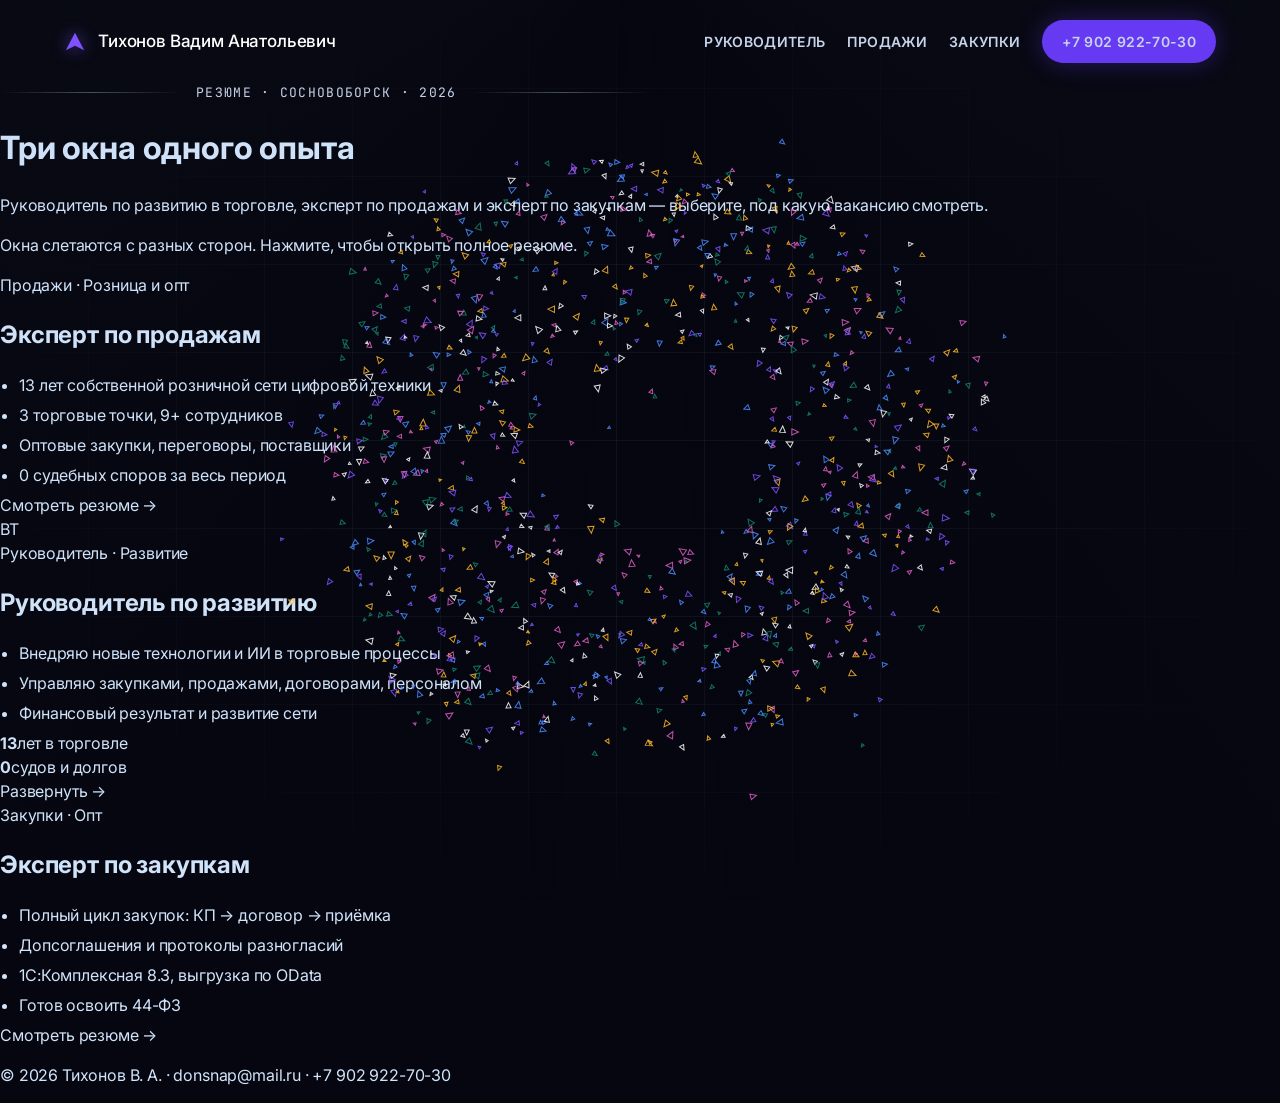
==== docs/index.html @ 61accd66 "Публикация сайта через GitHub Pages" ====
<!DOCTYPE html>
<html lang="ru">
<head>
<meta charset="UTF-8">
<meta name="viewport" content="width=device-width, initial-scale=1.0">
<title>Тихонов Вадим Анатольевич — резюме</title>
<meta name="description" content="Резюме Тихонова В. А. — руководитель по развитию, эксперт по продажам, эксперт по закупкам. Сосновоборск, Красноярский край.">
<link rel="preconnect" href="https://fonts.googleapis.com">
<link rel="preconnect" href="https://fonts.gstatic.com" crossorigin>
<link href="https://fonts.googleapis.com/css2?family=Inter:wght@200;300;400;500;600;700&family=Space+Grotesk:wght@400;500;700&family=JetBrains+Mono:wght@400;500&display=swap" rel="stylesheet">
<link rel="stylesheet" href="css/style.css">
</head>
<body>

<div class="grid-bg" aria-hidden="true"></div>
<div class="halo" aria-hidden="true"></div>
<canvas id="brain" data-brain aria-hidden="true"></canvas>

<header class="topbar">
  <div class="brand">
    <svg class="brand__mark" viewBox="0 0 24 24" fill="none" aria-hidden="true">
      <path d="M12 2 L22 21 L12 16 L2 21 Z" fill="url(#g)"/>
      <defs><linearGradient id="g" x1="2" y1="2" x2="22" y2="21">
        <stop stop-color="#8052ff"/><stop offset="1" stop-color="#15846e"/>
      </linearGradient></defs>
    </svg>
    <span class="brand__name">Тихонов Вадим Анатольевич</span>
  </div>
  <nav class="nav">
    <a href="leader.html">Руководитель</a>
    <a href="sales.html">Продажи</a>
    <a href="procurement.html">Закупки</a>
    <a class="btn-cta" href="tel:+79029227030">+7 902 922-70-30</a>
  </nav>
</header>

<main class="hero">
  <p class="eyebrow">Резюме · Сосновоборск · 2026</p>
  <h1>Три окна одного опыта</h1>
  <p class="lead">Руководитель по развитию в торговле, эксперт по продажам и эксперт по закупкам — выберите, под какую вакансию смотреть.</p>
  <p class="sub">Окна слетаются с разных сторон. Нажмите, чтобы открыть полное резюме.</p>

  <div class="decks">

    <!-- СЛЕВА: продажи -->
    <a class="deck deck--sales" href="sales.html">
      <div class="deck__eyebrow">Продажи · Розница и опт</div>
      <h2 class="deck__title">Эксперт по продажам</h2>
      <ul class="deck__facts">
        <li>13 лет собственной розничной сети цифровой техники</li>
        <li>3 торговые точки, 9+ сотрудников</li>
        <li>Оптовые закупки, переговоры, поставщики</li>
        <li>0 судебных споров за весь период</li>
      </ul>
      <span class="deck__go">Смотреть резюме <span class="arrow">→</span></span>
    </a>

    <!-- ПО ЦЕНТРУ: руководство — разворачивается на весь экран -->
    <a class="deck deck--lead" href="leader.html" data-expand>
      <div class="deck__head">
        <div class="mono-photo" aria-hidden="true">ВТ</div>
        <div>
          <div class="deck__eyebrow">Руководитель · Развитие</div>
          <h2 class="deck__title">Руководитель по развитию</h2>
        </div>
      </div>
      <ul class="deck__facts">
        <li>Внедряю новые технологии и ИИ в торговые процессы</li>
        <li>Управляю закупками, продажами, договорами, персоналом</li>
        <li>Финансовый результат и развитие сети</li>
      </ul>
      <div class="stat-row">
        <div class="stat"><b>13</b><span>лет в торговле</span></div>
        <div class="stat stat--hot"><b>0</b><span>судов и долгов</span></div>
      </div>
      <span class="deck__go">Развернуть <span class="arrow">→</span></span>
    </a>

    <!-- СПРАВА: закупки -->
    <a class="deck deck--proc" href="procurement.html">
      <div class="deck__eyebrow">Закупки · Опт</div>
      <h2 class="deck__title">Эксперт по закупкам</h2>
      <ul class="deck__facts">
        <li>Полный цикл закупок: КП → договор → приёмка</li>
        <li>Допсоглашения и протоколы разногласий</li>
        <li>1С:Комплексная 8.3, выгрузка по OData</li>
        <li>Готов освоить 44-ФЗ</li>
      </ul>
      <span class="deck__go">Смотреть резюме <span class="arrow">→</span></span>
    </a>

  </div>
</main>

<footer class="footer">
  <p>© 2026 Тихонов В. А. · <a href="mailto:donsnap@mail.ru">donsnap@mail.ru</a> · <a href="tel:+79029227030">+7 902 922-70-30</a></p>
</footer>

<script src="js/brain.js"></script>
<script src="js/app.js"></script>
</body>
</html>
---- docs/css/style.css ----
/* ============================================================
   Стеклянное резюме — дизайн-система
   Источники эффектов:
   - Эффекты/DESIGN - СТЕКЛО.md  (Authkit: токены стекла, сетка, типографика)
   - Эффекты/DESIGN - МОЗГ.md    (Dala: мозг из осколков, акценты iris/amber)
   ============================================================ */

:root {
  /* СТЕКЛО — канва и поверхности */
  --canvas: #05060f;
  --steel-plate: #2f343e;
  --fog-veil: #9da7ba;
  --moon-mist: #c7d3ea;
  --frost-glow: #d1e4fa;
  --ice-hi-1: #d8ecf8;
  --ice-hi-2: #98c0ef;
  --void-violet: #663af3;
  --glass-edge: #bad7f71f;
  --lum-fill: #c7d3ea1f;

  /* МОЗГ — акценты */
  --iris: #8052ff;
  --saffron: #ffb829;
  --verdant: #15846e;

  /* Типографика */
  --font-body: "Inter", system-ui, "Segoe UI", sans-serif;
  --font-display: "Space Grotesk", var(--font-body);
  --font-mono: "JetBrains Mono", var(--font-body);

  /* Формы (СТЕКЛО) */
  --r-card: 16px;
  --r-badge: 6px;
  --r-pill: 999px;

  /* Тени (СТЕКЛО): инет-подсветка + мягкий ореол, без обычных drop-shadow */
  --shadow-subtle: rgba(186, 215, 247, 0.12) 0 0 0 1px inset;
  --shadow-frost: rgba(216, 236, 248, 0.2) 0 1px 0 0 inset,
    rgba(168, 201, 255, 0.16) 0 0 24px 0 inset;
  --halo: rgba(0, 0, 0, 0.55) 0 24px 60px;
}

* { box-sizing: border-box; }

html { scroll-behavior: smooth; }

body {
  margin: 0;
  background: var(--canvas);
  color: var(--frost-glow);
  font-family: var(--font-body);
  font-size: 16px;
  line-height: 1.5;
  letter-spacing: -0.01em;
  -webkit-font-smoothing: antialiased;
  min-height: 100vh;
  overflow-x: hidden;
}

a { color: inherit; text-decoration: none; }
ul { margin: 0; padding-left: 1.2em; }
li { margin: 0 0 6px; }

/* ---------- Фон: синькопечатная сетка + гало (СТЕКЛО) ---------- */
.grid-bg {
  position: fixed; inset: 0; z-index: 0; pointer-events: none;
  background-image:
    linear-gradient(rgba(186, 215, 247, 0.06) 1px, transparent 1px),
    linear-gradient(90deg, rgba(186, 215, 247, 0.06) 1px, transparent 1px);
  background-size: 88px 88px;
  -webkit-mask-image: radial-gradient(ellipse at center, #000 30%, transparent 78%);
  mask-image: radial-gradient(ellipse at center, #000 30%, transparent 78%);
}
.halo {
  position: fixed; inset: 0; z-index: 0; pointer-events: none;
  background: conic-gradient(from 180deg at 50% -10%,
    transparent 0deg, rgba(124, 145, 182, 0.5) 180deg, transparent 360deg);
  opacity: 0.14;
}

/* ---------- Мозг из осколков (МОЗГ) ---------- */
#brain, #brain2 {
  position: fixed;
  inset: 0; width: 100%; height: 100%;
  z-index: 1; pointer-events: none;
}
#brain2 { position: absolute; }

/* ---------- Верхняя панель ---------- */
.topbar {
  position: relative; z-index: 10;
  display: flex; align-items: center; justify-content: space-between;
  gap: 16px; flex-wrap: wrap;
  max-width: 1200px; margin: 0 auto;
  padding: 20px 24px;
}
.brand { display: flex; align-items: center; gap: 12px; }
.brand__mark { width: 22px; height: 22px; filter: drop-shadow(0 0 8px rgba(128, 82, 255, 0.7)); }
.brand__name {
  font-family: var(--font-display); font-weight: 500; font-size: 17px;
  color: #fff;
}
.nav { display: flex; gap: 22px; align-items: center; flex-wrap: wrap; }
.nav a {
  font-size: 14px; font-weight: 600; letter-spacing: 0.025em;
  text-transform: uppercase; color: var(--moon-mist);
  transition: color 0.2s;
}
.nav a:hover { color: #fff; }
.btn-cta {
  display: inline-block;
  background: var(--void-violet); color: #fff;
  font-size: 14px; font-weight: 600; letter-spacing: 0.025em;
  padding: 11px 20px; border-radius: var(--r-pill);
  box-shadow: 0 0 24px rgba(102, 58, 243, 0.35);
  transition: transform 0.2s, box-shadow 0.2s;
}
.btn-cta:hover { transform: translateY(-1px); box-shadow: 0 0 34px rgba(102, 58, 243, 0.55); }

/* ---------- Рейка-подзаголовок (СТЕКЛО: eyebrow с линиями) ---------- */
.eyebrow {
  display: flex; align-items: center; gap: 16px;
  font-family: var(--font-mono); font-size: 13px;
  letter-spacing: 0.1em; text-transform: uppercase;
  color: var(--moon-mist);
  margin: 0 0 18px;
}
.eyebrow::before, .eyebrow::after {
  content: ""; height: 1px; flex: 1; max-width: 180px;
  background: linear-gradient(90deg, transparent, rgba(186, 215, 247, 0.35), transparent);

/* ---------- Лендинг: герой ---------- */
.hero {
  position: relative; z-index: 5;
  max-width: 1200px; margin: 0 auto;
  padding: 56px 24px 40px;
  text-align: center;
}
.hero h1 {
  font-family: var(--font-display); font-weight: 500;
  font-size: clamp(34px, 5vw, 48px); line-height: 1.17;
  margin: 0 auto 16px; max-width: 820px;
  background: linear-gradient(180deg, var(--ice-hi-1), var(--ice-hi-2));
  -webkit-background-clip: text; background-clip: text;
  -webkit-text-fill-color: transparent; color: transparent;
}
.hero .lead {
  max-width: 640px; margin: 0 auto 12px;
  font-size: 17px; color: var(--frost-glow);
}
.hero .sub { color: var(--fog-veil); font-size: 14px; margin-bottom: 44px; }

/* ---------- Стеклянные карточки-окна ---------- */
.decks {
  display: grid; grid-template-columns: 1fr 1.25fr 1fr;
  gap: 24px; align-items: stretch; text-align: left;
}
@media (max-width: 940px) { .decks { grid-template-columns: 1fr; max-width: 480px; margin: 0 auto; } }

.deck {
  position: relative;
  display: flex; flex-direction: column; gap: 14px;
  background: #bad6f70a;
  -webkit-backdrop-filter: blur(18px); backdrop-filter: blur(18px);
  border-radius: var(--r-card);
  box-shadow: rgba(216, 236, 248, 0.2) 0 1px 0 0 inset,
    rgba(168, 201, 255, 0.16) 0 0 24px 0 inset,
    rgba(186, 215, 247, 0.12) 0 0 0 1px inset, var(--halo);
  padding: 24px;
  overflow: hidden;
  transition: transform 0.35s cubic-bezier(0.22, 1, 0.36, 1),
    box-shadow 0.35s, background 0.35s;
  opacity: 0; /* до прилёта */
}
.deck::after { /* блик стекла */
  content: ""; position: absolute; inset: 0;
  background: linear-gradient(115deg, transparent 30%, rgba(216, 236, 248, 0.07) 46%, transparent 60%);
  transform: translateX(-40%);
  transition: transform 0.9s ease;
  pointer-events: none;
}
.deck:hover::after { transform: translateX(40%); }
.deck:hover {
  transform: translateY(-6px);
  background: #bad6f712;
  box-shadow: rgba(216, 236, 248, 0.24) 0 1px 0 0 inset,
    rgba(168, 201, 255, 0.22) 0 0 40px 0 inset,
    rgba(186, 215, 247, 0.2) 0 0 0 1px inset,
    rgba(0, 0, 0, 0.65) 0 30px 70px;
}
.deck__eyebrow {
  font-family: var(--font-mono); font-size: 12px;
  letter-spacing: 0.1em; text-transform: uppercase; color: var(--moon-mist);
}
.deck__title {
  font-family: var(--font-display); font-weight: 500;
  font-size: 24px; line-height: 1.17; color: #fff; margin: 0;
}
.deck--lead .deck__title { font-size: 30px; }
.deck__facts { color: var(--moon-mist); font-size: 14.5px; flex: 1; }
.deck__facts li { margin-bottom: 4px; }
.deck__go {
  display: inline-flex; align-items: center; gap: 8px;
  font-size: 13px; font-weight: 600; letter-spacing: 0.06em;
  text-transform: uppercase; color: var(--frost-glow);
}
.deck__go .arrow { transition: transform 0.25s; }
.deck:hover .deck__go .arrow { transform: translateX(5px); }

/* Центральная карточка: монограмма + цифры */
.deck--lead {
  background: #bad6f710;
  box-shadow: rgba(216, 236, 248, 0.22) 0 1px 0 0 inset,
    rgba(128, 82, 255, 0.18) 0 0 36px 0 inset,
    rgba(186, 215, 247, 0.16) 0 0 0 1px inset, var(--halo);
}
.deck__head { display: flex; align-items: center; gap: 14px; }
.mono-photo {
  width: 56px; height: 56px; flex: none;
  display: grid; place-items: center;
  border-radius: 9999px;
  font-family: var(--font-display); font-weight: 500; font-size: 18px;
  color: #fff;
  background: radial-gradient(circle at 30% 25%, #663af3, #1b1140 75%);
  box-shadow: rgba(255, 255, 255, 0.28) 0 1px 0 0 inset,
    rgba(128, 82, 255, 0.4) 0 0 24px 0 inset,
    rgba(186, 215, 247, 0.18) 0 0 0 1px inset;
}
.stat-row { display: flex; gap: 18px; flex-wrap: wrap; }
.stat b {
  display: block; font-family: var(--font-display); font-weight: 500;
  font-size: 24px; color: #fff; line-height: 1.1;
}
.stat span { font-size: 12px; color: var(--fog-veil); }
.stat--hot b { color: var(--saffron); }

/* ---------- Анимация прилёта карточек ---------- */
@keyframes fly-left {
  from { opacity: 0; transform: translateX(-110vw) rotate(-9deg); filter: blur(20px); }
  60%  { opacity: 1; filter: blur(0); }
  to   { opacity: 1; transform: translateX(0) rotate(0); filter: blur(0); }
}
@keyframes fly-top {
  from { opacity: 0; transform: translateY(-90vh) scale(0.85); filter: blur(20px); }
  60%  { opacity: 1; filter: blur(0); }
  to   { opacity: 1; transform: translateY(0) scale(1); filter: blur(0); }
}
@keyframes fly-right {
  from { opacity: 0; transform: translateX(110vw) rotate(9deg); filter: blur(20px); }
  60%  { opacity: 1; filter: blur(0); }
  to   { opacity: 1; transform: translateX(0) rotate(0); filter: blur(0); }
}
@keyframes float-y {
  from { translate: 0 0; }
  to   { translate: 0 -8px; }
}
.deck.js-landed { opacity: 1; }
.deck--sales.js-landed { animation: fly-left 1.05s cubic-bezier(0.22, 1, 0.36, 1) 0.15s both; }
.deck--lead.js-landed  { animation: fly-top 1.15s cubic-bezier(0.22, 1, 0.36, 1) 0.45s both; }
.deck--proc.js-landed  { animation: fly-right 1.05s cubic-bezier(0.22, 1, 0.36, 1) 0.15s both; }
/* после прилёта — лёгкое парение */
@keyframes float-final {
  from { transform: translateY(-4px); }
  to   { transform: translateY(4px); }
}
.deck.js-settled { animation: float-final 5.5s ease-in-out 1.3s infinite alternate; }

.footer {
  position: relative; z-index: 5;
  text-align: center; padding: 48px 24px 36px;
  color: var(--fog-veil); font-size: 13.5px;
}
.footer a { color: var(--moon-mist); }
.footer a:hover { color: #fff; }

/* ============================================================
   Страницы резюме
   ============================================================ */
.cv-hero {
  position: relative; z-index: 5;
  max-width: 1200px; margin: 0 auto;
  padding: 40px 24px 8px;
}
.cv-hero h1 {
  font-family: var(--font-display); font-weight: 500;
  font-size: clamp(30px, 4.4vw, 44px); line-height: 1.16;
  margin: 0 0 14px;
  background: linear-gradient(180deg, var(--ice-hi-1), var(--ice-hi-2));
  -webkit-background-clip: text; background-clip: text;
  -webkit-text-fill-color: transparent; color: transparent;
}
.cv-hero .role-line {
  font-size: 15px; font-weight: 600; letter-spacing: 0.05em;
  text-transform: uppercase; color: var(--saffron);
  margin: 0 0 16px;
}
.cv-hero .lead { max-width: 780px; color: var(--frost-glow); font-size: 16.5px; margin: 0 0 22px; }

.chips { display: flex; flex-wrap: wrap; gap: 8px; margin: 0 0 26px; }
.chip {
  font-family: var(--font-mono); font-size: 12px;
  letter-spacing: 0.05em; color: var(--moon-mist);
  padding: 6px 12px; border-radius: var(--r-badge);
  background: var(--lum-fill);
  box-shadow: var(--shadow-subtle);
}

/* Цифры */
.numbers {
  display: grid; grid-template-columns: repeat(4, 1fr);
  gap: 16px; margin: 0 0 8px;
}
@media (max-width: 760px) { .numbers { grid-template-columns: repeat(2, 1fr); } }
.numbers .stat {
  padding: 18px 20px;
  background: #bad6f70a;
  border-radius: var(--r-card);
  -webkit-backdrop-filter: blur(14px); backdrop-filter: blur(14px);
  box-shadow: rgba(216, 236, 248, 0.16) 0 1px 0 0 inset,
    rgba(186, 215, 247, 0.12) 0 0 0 1px inset;
}
.numbers .stat b { font-size: 30px; }

/* Сетка: основная колонка + боковая */
.cv-body {
  position: relative; z-index: 5;
  max-width: 1200px; margin: 0 auto;
  padding: 24px 24px 10px;
  display: grid; grid-template-columns: 1fr 340px;
  gap: 24px; align-items: start;
}
@media (max-width: 980px) { .cv-body { grid-template-columns: 1fr; } }
.cv-main { display: flex; flex-direction: column; gap: 24px; min-width: 0; }

/* Стеклянная панель */
.panel {
  background: #bad6f70a;
  -webkit-backdrop-filter: blur(18px); backdrop-filter: blur(18px);
  border-radius: var(--r-card);
  box-shadow: rgba(216, 236, 248, 0.18) 0 1px 0 0 inset,
    rgba(168, 201, 255, 0.12) 0 0 24px 0 inset,
    rgba(186, 215, 247, 0.12) 0 0 0 1px inset, var(--halo);
  padding: 24px;
}
.panel h2 {
  font-family: var(--font-display); font-weight: 500;
  font-size: 24px; line-height: 1.17; color: #fff;
  margin: 0 0 18px;
}
.panel h3 { font-size: 17px; font-weight: 600; color: var(--frost-glow); margin: 0 0 4px; }
.panel p { color: var(--moon-mist); }

/* Опыт: запись */
.entry {
  padding: 20px 0;
  border-top: 1px solid rgba(186, 215, 247, 0.1);
}
.entry:first-of-type { border-top: 0; padding-top: 4px; }
.entry:last-child { padding-bottom: 0; }
.entry .per {
  font-family: var(--font-mono); font-size: 13px;
  color: var(--fog-veil); margin-bottom: 6px;
}
.entry .role {
  font-size: 14px; font-weight: 600; color: var(--saffron);
  letter-spacing: 0.04em; text-transform: uppercase;
  margin-bottom: 10px;
}
.entry ul { color: var(--moon-mist); font-size: 15px; }
.entry .note { font-size: 13.5px; color: var(--fog-veil); margin-top: 8px; }
.entry--gold {
  background: #8052ff0f;
  border-radius: var(--r-badge);
  box-shadow: var(--shadow-subtle);
  padding: 20px;
  margin-bottom: 8px;
  border-top: 0;
}

/* Компетенции */
.skills { list-style: none; padding: 0; margin: 0;
  display: grid; grid-template-columns: 1fr 1fr; gap: 10px 20px; }
@media (max-width: 640px) { .skills { grid-template-columns: 1fr; } }
.skills li {
  position: relative; padding-left: 22px;
  color: var(--moon-mist); font-size: 15px; margin: 0;
}
.skills li::before {
  content: ""; position: absolute; left: 0; top: 7px;
  width: 9px; height: 8px;
  background: var(--iris);
  clip-path: polygon(50% 0, 100% 100%, 0 100%);
}

/* Принципы (стр. руководителя) */
.principles { display: grid; grid-template-columns: repeat(4, 1fr); gap: 14px; }
@media (max-width: 900px) { .principles { grid-template-columns: repeat(2, 1fr); } }
@media (max-width: 520px) { .principles { grid-template-columns: 1fr; } }
.principle {
  background: #bad6f70a; border-radius: var(--r-card);
  box-shadow: rgba(216, 236, 248, 0.14) 0 1px 0 0 inset,
    rgba(186, 215, 247, 0.1) 0 0 0 1px inset;
  padding: 18px;
}
.principle b { display: block; color: #fff; font-size: 15px; margin-bottom: 6px; }
.principle span { color: var(--fog-veil); font-size: 13.5px; }

/* Лестница внедрений */
.ladder { counter-reset: step; list-style: none; padding: 0; margin: 0; }
.ladder li {
  counter-increment: step;
  position: relative; padding: 0 0 16px 44px;
  color: var(--moon-mist); font-size: 15.5px; margin: 0;
}
.ladder li:last-child { padding-bottom: 0; }
.ladder li::before {
  content: counter(step);
  position: absolute; left: 0; top: -2px;
  width: 28px; height: 28px; border-radius: 9999px;
  display: grid; place-items: center;
  font-family: var(--font-mono); font-size: 13px; color: #fff;
  background: linear-gradient(135deg, var(--iris), var(--verdant));
  box-shadow: rgba(128, 82, 255, 0.35) 0 0 14px;
}
.ladder .quote { color: var(--saffron); font-weight: 500; }

/* Боковая колонка */
.cv-side { display: flex; flex-direction: column; gap: 24px; position: sticky; top: 20px; }
@media (max-width: 980px) { .cv-side { position: static; } }
.kv { display: grid; grid-template-columns: 118px 1fr; gap: 8px 12px; font-size: 14.5px; margin: 0; }
.kv dt { color: var(--fog-veil); }
.kv dd { margin: 0; color: var(--frost-glow); word-break: break-word; }
.kv a:hover { color: #fff; text-decoration: underline; }
.panel .btn-cta { margin-top: 4px; text-align: center; }

/* Юридический блок */
.legal {
  position: relative; z-index: 5;
  max-width: 1200px; margin: 0 auto;
  padding: 8px 24px 0;
  display: flex; flex-direction: column; gap: 14px;
}
.legal .panel { padding: 18px 22px; }
.legal p { font-size: 13.5px; color: var(--fog-veil); margin: 0; }
.legal b { color: var(--moon-mist); }

details.tech summary {
  cursor: pointer; color: var(--moon-mist); font-size: 14.5px;
}
details.tech[open] summary { margin-bottom: 12px; }

/* Появление контента страницы */
@keyframes fade-up {
  from { opacity: 0; transform: translateY(18px); }
  to   { opacity: 1; transform: translateY(0); }
}
.cv-hero, .cv-body > *, .legal { animation: fade-up 0.7s cubic-bezier(0.22, 1, 0.36, 1) both; }

/* Уважение к prefers-reduced-motion */
@media (prefers-reduced-motion: reduce) {
  *, *::before, *::after {
    animation-duration: 0.01ms !important;
    animation-iteration-count: 1 !important;
    transition-duration: 0.01ms !important;
  }
  .deck { opacity: 1 !important; }
}


}
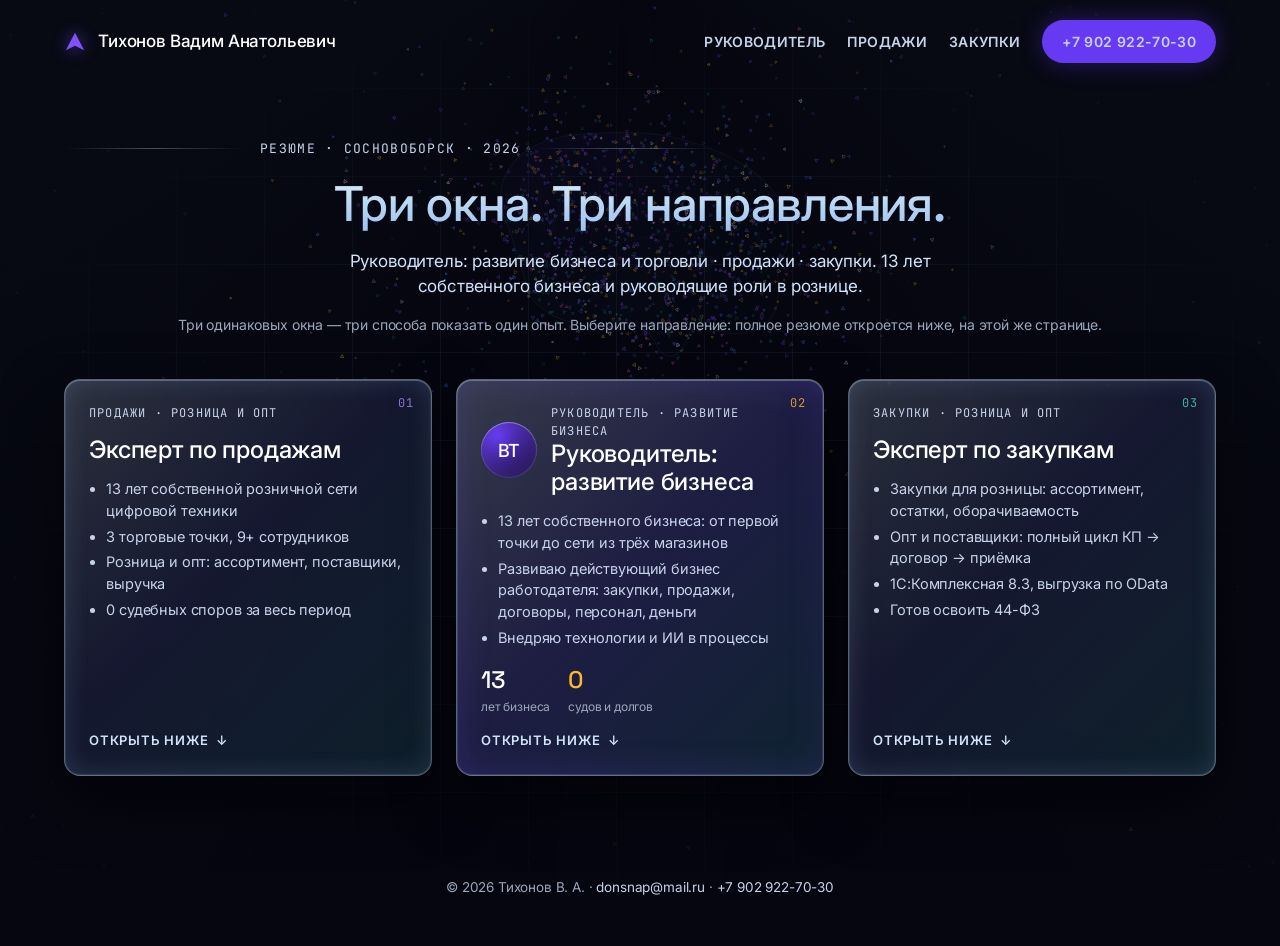
==== commit 7596ce6f: "Обновить интерактивное резюме и визуальную сцену" ====
--- a/docs/index.html
+++ b/docs/index.html
@@ -4,7 +4,7 @@
 <meta charset="UTF-8">
 <meta name="viewport" content="width=device-width, initial-scale=1.0">
 <title>Тихонов Вадим Анатольевич — резюме</title>
-<meta name="description" content="Резюме Тихонова В. А. — руководитель по развитию, эксперт по продажам, эксперт по закупкам. Сосновоборск, Красноярский край.">
+<meta name="description" content="Резюме Тихонова В. А. — руководитель: развитие бизнеса и торговли, эксперт по продажам, эксперт по закупкам. Сосновоборск, Красноярский край.">
 <link rel="preconnect" href="https://fonts.googleapis.com">
 <link rel="preconnect" href="https://fonts.gstatic.com" crossorigin>
 <link href="https://fonts.googleapis.com/css2?family=Inter:wght@200;300;400;500;600;700&family=Space+Grotesk:wght@400;500;700&family=JetBrains+Mono:wght@400;500&display=swap" rel="stylesheet">
@@ -27,70 +27,92 @@
     <span class="brand__name">Тихонов Вадим Анатольевич</span>
   </div>
   <nav class="nav">
-    <a href="leader.html">Руководитель</a>
-    <a href="sales.html">Продажи</a>
-    <a href="procurement.html">Закупки</a>
+    <a href="leader.html" data-key="leader">Руководитель</a>
+    <a href="sales.html" data-key="sales">Продажи</a>
+    <a href="procurement.html" data-key="procurement">Закупки</a>
     <a class="btn-cta" href="tel:+79029227030">+7 902 922-70-30</a>
   </nav>
 </header>
 
 <main class="hero">
   <p class="eyebrow">Резюме · Сосновоборск · 2026</p>
-  <h1>Три окна одного опыта</h1>
-  <p class="lead">Руководитель по развитию в торговле, эксперт по продажам и эксперт по закупкам — выберите, под какую вакансию смотреть.</p>
-  <p class="sub">Окна слетаются с разных сторон. Нажмите, чтобы открыть полное резюме.</p>
+  <h1>Три окна. Три направления.</h1>
+  <p class="lead">Руководитель: развитие бизнеса и торговли · продажи · закупки. 13 лет собственного бизнеса и руководящие роли в рознице.</p>
+  <p class="sub">Три одинаковых окна — три способа показать один опыт. Выберите направление: полное резюме откроется ниже, на этой же странице.</p>
 
   <div class="decks">
 
-    <!-- СЛЕВА: продажи -->
-    <a class="deck deck--sales" href="sales.html">
+    <!-- 01 · СЛЕВА: продажи -->
+    <a class="deck deck--sales" href="sales.html" data-key="sales">
+      <span class="deck__num">01</span>
       <div class="deck__eyebrow">Продажи · Розница и опт</div>
       <h2 class="deck__title">Эксперт по продажам</h2>
       <ul class="deck__facts">
         <li>13 лет собственной розничной сети цифровой техники</li>
         <li>3 торговые точки, 9+ сотрудников</li>
-        <li>Оптовые закупки, переговоры, поставщики</li>
+        <li>Розница и опт: ассортимент, поставщики, выручка</li>
         <li>0 судебных споров за весь период</li>
       </ul>
-      <span class="deck__go">Смотреть резюме <span class="arrow">→</span></span>
+      <span class="deck__go">Открыть ниже <span class="arrow">↓</span></span>
+      <span class="deck__state">Выберите это направление ↓</span>
     </a>
 
-    <!-- ПО ЦЕНТРУ: руководство — разворачивается на весь экран -->
-    <a class="deck deck--lead" href="leader.html" data-expand>
+    <!-- 02 · В ЦЕНТРЕ: руководитель -->
+    <a class="deck deck--lead" href="leader.html" data-key="leader">
+      <span class="deck__num">02</span>
       <div class="deck__head">
         <div class="mono-photo" aria-hidden="true">ВТ</div>
         <div>
-          <div class="deck__eyebrow">Руководитель · Развитие</div>
-          <h2 class="deck__title">Руководитель по развитию</h2>
+          <div class="deck__eyebrow">Руководитель · Развитие бизнеса</div>
+          <h2 class="deck__title">Руководитель: развитие бизнеса</h2>
         </div>
       </div>
       <ul class="deck__facts">
-        <li>Внедряю новые технологии и ИИ в торговые процессы</li>
-        <li>Управляю закупками, продажами, договорами, персоналом</li>
-        <li>Финансовый результат и развитие сети</li>
+        <li>13 лет собственного бизнеса: от первой точки до сети из трёх магазинов</li>
+        <li>Развиваю действующий бизнес работодателя: закупки, продажи, договоры, персонал, деньги</li>
+        <li>Внедряю технологии и ИИ в процессы</li>
       </ul>
       <div class="stat-row">
-        <div class="stat"><b>13</b><span>лет в торговле</span></div>
+        <div class="stat"><b>13</b><span>лет бизнеса</span></div>
         <div class="stat stat--hot"><b>0</b><span>судов и долгов</span></div>
       </div>
-      <span class="deck__go">Развернуть <span class="arrow">→</span></span>
+      <span class="deck__go">Открыть ниже <span class="arrow">↓</span></span>
+      <span class="deck__state">Выберите это направление ↓</span>
     </a>
 
-    <!-- СПРАВА: закупки -->
-    <a class="deck deck--proc" href="procurement.html">
-      <div class="deck__eyebrow">Закупки · Опт</div>
+    <!-- 03 · СПРАВА: закупки -->
+    <a class="deck deck--proc" href="procurement.html" data-key="procurement">
+      <span class="deck__num">03</span>
+      <div class="deck__eyebrow">Закупки · Розница и опт</div>
       <h2 class="deck__title">Эксперт по закупкам</h2>
       <ul class="deck__facts">
-        <li>Полный цикл закупок: КП → договор → приёмка</li>
-        <li>Допсоглашения и протоколы разногласий</li>
+        <li>Закупки для розницы: ассортимент, остатки, оборачиваемость</li>
+        <li>Опт и поставщики: полный цикл КП → договор → приёмка</li>
         <li>1С:Комплексная 8.3, выгрузка по OData</li>
         <li>Готов освоить 44-ФЗ</li>
       </ul>
-      <span class="deck__go">Смотреть резюме <span class="arrow">→</span></span>
+      <span class="deck__go">Открыть ниже <span class="arrow">↓</span></span>
+      <span class="deck__state">Выберите это направление ↓</span>
     </a>
 
   </div>
 </main>
+
+<!-- Сцена: сюда под тремя окнами подставляется полное резюме выбранного направления -->
+<section class="stage" id="stage" hidden aria-label="Полное резюме">
+  <div class="stage__bar">
+    <div class="stage__tabs" role="tablist" aria-label="Выбор резюме">
+      <button class="tab" type="button" role="tab" aria-selected="false" data-key="leader">01 · Руководитель</button>
+      <button class="tab" type="button" role="tab" aria-selected="false" data-key="sales">02 · Продажи</button>
+      <button class="tab" type="button" role="tab" aria-selected="false" data-key="procurement">03 · Закупки</button>
+    </div>
+    <div class="stage__actions">
+      <a class="stage__link" id="stageOpen" href="leader.html">Открыть отдельной страницей</a>
+      <button class="stage__close" id="stageClose" type="button">← К трём окнам</button>
+    </div>
+  </div>
+  <div class="stage__glass" id="stageBody"></div>
+</section>
 
 <footer class="footer">
   <p>© 2026 Тихонов В. А. · <a href="mailto:donsnap@mail.ru">donsnap@mail.ru</a> · <a href="tel:+79029227030">+7 902 922-70-30</a></p>
--- a/docs/css/style.css
+++ b/docs/css/style.css
@@ -79,12 +79,12 @@
 }
 
 /* ---------- Мозг из осколков (МОЗГ) ---------- */
-#brain, #brain2 {
+canvas[data-brain] {
   position: fixed;
   inset: 0; width: 100%; height: 100%;
   z-index: 1; pointer-events: none;
-}
-#brain2 { position: absolute; }
+  opacity: 0.42;
+}
 
 /* ---------- Верхняя панель ---------- */
 .topbar {
@@ -128,6 +128,7 @@
 .eyebrow::before, .eyebrow::after {
   content: ""; height: 1px; flex: 1; max-width: 180px;
   background: linear-gradient(90deg, transparent, rgba(186, 215, 247, 0.35), transparent);
+}
 
 /* ---------- Лендинг: герой ---------- */
 .hero {
@@ -152,7 +153,7 @@
 
 /* ---------- Стеклянные карточки-окна ---------- */
 .decks {
-  display: grid; grid-template-columns: 1fr 1.25fr 1fr;
+  display: grid; grid-template-columns: repeat(3, 1fr);
   gap: 24px; align-items: stretch; text-align: left;
 }
 @media (max-width: 940px) { .decks { grid-template-columns: 1fr; max-width: 480px; margin: 0 auto; } }
@@ -160,7 +161,6 @@
 .deck {
   position: relative;
   display: flex; flex-direction: column; gap: 14px;
-  background: #bad6f70a;
   -webkit-backdrop-filter: blur(18px); backdrop-filter: blur(18px);
   border-radius: var(--r-card);
   box-shadow: rgba(216, 236, 248, 0.2) 0 1px 0 0 inset,
@@ -168,9 +168,13 @@
     rgba(186, 215, 247, 0.12) 0 0 0 1px inset, var(--halo);
   padding: 24px;
   overflow: hidden;
+  border: 1px solid rgba(216, 236, 248, 0.34);
+  background:
+    linear-gradient(135deg, rgba(255,255,255,0.12), rgba(128,82,255,0.06) 45%, rgba(21,132,110,0.10)),
+    rgba(20, 29, 48, 0.62);
+  opacity: 1;
   transition: transform 0.35s cubic-bezier(0.22, 1, 0.36, 1),
     box-shadow 0.35s, background 0.35s;
-  opacity: 0; /* до прилёта */
 }
 .deck::after { /* блик стекла */
   content: ""; position: absolute; inset: 0;
@@ -182,7 +186,9 @@
 .deck:hover::after { transform: translateX(40%); }
 .deck:hover {
   transform: translateY(-6px);
-  background: #bad6f712;
+  background:
+    linear-gradient(135deg, rgba(255,255,255,0.18), rgba(128,82,255,0.10) 45%, rgba(21,132,110,0.14)),
+    rgba(24, 34, 56, 0.7);
   box-shadow: rgba(216, 236, 248, 0.24) 0 1px 0 0 inset,
     rgba(168, 201, 255, 0.22) 0 0 40px 0 inset,
     rgba(186, 215, 247, 0.2) 0 0 0 1px inset,
@@ -196,7 +202,7 @@
   font-family: var(--font-display); font-weight: 500;
   font-size: 24px; line-height: 1.17; color: #fff; margin: 0;
 }
-.deck--lead .deck__title { font-size: 30px; }
+.deck--lead .deck__title { font-size: 24px; }
 .deck__facts { color: var(--moon-mist); font-size: 14.5px; flex: 1; }
 .deck__facts li { margin-bottom: 4px; }
 .deck__go {
@@ -209,7 +215,9 @@
 
 /* Центральная карточка: монограмма + цифры */
 .deck--lead {
-  background: #bad6f710;
+  background:
+    linear-gradient(135deg, rgba(255,255,255,0.16), rgba(128,82,255,0.12) 50%, rgba(21,132,110,0.12)),
+    rgba(21, 30, 52, 0.68);
   box-shadow: rgba(216, 236, 248, 0.22) 0 1px 0 0 inset,
     rgba(128, 82, 255, 0.18) 0 0 36px 0 inset,
     rgba(186, 215, 247, 0.16) 0 0 0 1px inset, var(--halo);
@@ -236,34 +244,61 @@
 
 /* ---------- Анимация прилёта карточек ---------- */
 @keyframes fly-left {
-  from { opacity: 0; transform: translateX(-110vw) rotate(-9deg); filter: blur(20px); }
-  60%  { opacity: 1; filter: blur(0); }
-  to   { opacity: 1; transform: translateX(0) rotate(0); filter: blur(0); }
+  from { opacity: 0; transform: translate3d(-125vw, 6vh, 0) rotate(-14deg) scale(0.86); filter: blur(26px); }
+  65%  { opacity: 1; filter: blur(0); }
+  82%  { transform: translate3d(1.6vw, -0.6vh, 0) rotate(0.6deg) scale(1.012); }
+  to   { opacity: 1; transform: translate3d(0, 0, 0) rotate(0) scale(1); filter: blur(0); }
 }
 @keyframes fly-top {
-  from { opacity: 0; transform: translateY(-90vh) scale(0.85); filter: blur(20px); }
-  60%  { opacity: 1; filter: blur(0); }
-  to   { opacity: 1; transform: translateY(0) scale(1); filter: blur(0); }
+  from { opacity: 0; transform: translate3d(0, -105vh, 0) rotate(3deg) scale(0.8); filter: blur(26px); }
+  65%  { opacity: 1; filter: blur(0); }
+  82%  { transform: translate3d(0, 1.2vh, 0) rotate(-0.4deg) scale(1.015); }
+  to   { opacity: 1; transform: translate3d(0, 0, 0) rotate(0) scale(1); filter: blur(0); }
 }
 @keyframes fly-right {
-  from { opacity: 0; transform: translateX(110vw) rotate(9deg); filter: blur(20px); }
-  60%  { opacity: 1; filter: blur(0); }
-  to   { opacity: 1; transform: translateX(0) rotate(0); filter: blur(0); }
+  from { opacity: 0; transform: translate3d(125vw, 6vh, 0) rotate(14deg) scale(0.86); filter: blur(26px); }
+  65%  { opacity: 1; filter: blur(0); }
+  82%  { transform: translate3d(-1.6vw, -0.6vh, 0) rotate(-0.6deg) scale(1.012); }
+  to   { opacity: 1; transform: translate3d(0, 0, 0) rotate(0) scale(1); filter: blur(0); }
 }
 @keyframes float-y {
   from { translate: 0 0; }
   to   { translate: 0 -8px; }
 }
 .deck.js-landed { opacity: 1; }
-.deck--sales.js-landed { animation: fly-left 1.05s cubic-bezier(0.22, 1, 0.36, 1) 0.15s both; }
-.deck--lead.js-landed  { animation: fly-top 1.15s cubic-bezier(0.22, 1, 0.36, 1) 0.45s both; }
-.deck--proc.js-landed  { animation: fly-right 1.05s cubic-bezier(0.22, 1, 0.36, 1) 0.15s both; }
+/* Медленный, «весомый» прилёт: издалека, с блюром и лёгким наклоном */
+.deck--sales.js-landed { animation: fly-left 1.75s cubic-bezier(0.16, 1, 0.3, 1) 0.30s both; }
+.deck--lead.js-landed  { animation: fly-top 1.95s cubic-bezier(0.16, 1, 0.3, 1) 0.75s both; }
+.deck--proc.js-landed  { animation: fly-right 1.75s cubic-bezier(0.16, 1, 0.3, 1) 1.20s both; }
 /* после прилёта — лёгкое парение */
-@keyframes float-final {
-  from { transform: translateY(-4px); }
-  to   { transform: translateY(4px); }
-}
-.deck.js-settled { animation: float-final 5.5s ease-in-out 1.3s infinite alternate; }
+/* «Плавание в воде»: очень медленное живое покачивание.
+   Используются индивидуальные свойства translate/rotate/scale — они не
+   конфликтуют с hover-transform карточки (подъём и наклон). */
+@keyframes drift-a {
+  0%   { translate: 0 0;        rotate: 0deg; }
+  20%  { translate: 6px -8px;   rotate: 0.35deg; }
+  45%  { translate: -3px -14px; rotate: -0.30deg; }
+  70%  { translate: -8px -6px;  rotate: 0.22deg; }
+  100% { translate: 0 0;        rotate: 0deg; }
+}
+@keyframes drift-b {
+  0%   { translate: 0 0;        rotate: 0deg;   scale: 1; }
+  25%  { translate: -7px -6px;  rotate: -0.32deg; scale: 1.006; }
+  50%  { translate: 2px -15px;  rotate: 0.24deg; scale: 1.002; }
+  75%  { translate: 7px -5px;   rotate: -0.18deg; scale: 1.007; }
+  100% { translate: 0 0;        rotate: 0deg;   scale: 1; }
+}
+@keyframes drift-c {
+  0%   { translate: 0 0;        rotate: 0deg; }
+  30%  { translate: 5px -12px;  rotate: -0.28deg; }
+  55%  { translate: -6px -7px;  rotate: 0.30deg; }
+  80%  { translate: 3px -10px;  rotate: -0.12deg; }
+  100% { translate: 0 0;        rotate: 0deg; }
+}
+.deck.js-float { will-change: translate, rotate; }
+.deck--sales.js-float { animation: drift-a 21s ease-in-out infinite; }
+.deck--lead.js-float  { animation: drift-b 26s ease-in-out -4s infinite; }
+.deck--proc.js-float  { animation: drift-c 23s ease-in-out -9s infinite; }
 
 .footer {
   position: relative; z-index: 5;
@@ -464,7 +499,105 @@
     transition-duration: 0.01ms !important;
   }
   .deck { opacity: 1 !important; }
-}
-
-
-}
+  .deck.js-float { animation: none !important; }
+}
+
+/* ============================================================
+   Выбор направления: номера окон, активное окно, сцена с резюме
+   ============================================================ */
+.deck__num {
+  position: absolute; top: 14px; right: 16px;
+  font-family: var(--font-mono); font-size: 12px;
+  letter-spacing: 0.14em; color: var(--accent, var(--moon-mist)); opacity: 0.8;
+}
+.deck--sales { --accent: #a98bff; }
+.deck--lead  { --accent: #ffb829; }
+.deck--proc  { --accent: #4fd6b4; }
+
+/* Активное окно: подсветка рамой и мягкое свечение акцентом */
+.deck.is-active {
+  border-color: var(--accent);
+  box-shadow: rgba(216, 236, 248, 0.24) 0 1px 0 0 inset,
+    rgba(168, 201, 255, 0.2) 0 0 40px 0 inset,
+    var(--accent) 0 0 0 1px inset,
+    0 0 34px -6px var(--accent),
+    rgba(0, 0, 0, 0.65) 0 26px 60px;
+}
+.deck__state { display: none; }
+.deck.is-active .deck__state {
+  display: inline-flex; align-items: center; gap: 6px;
+  font-family: var(--font-mono); font-size: 11.5px; letter-spacing: 0.1em;
+  text-transform: uppercase; color: var(--accent);
+}
+/* Переливание стекла при наведении — шире и заметнее */
+.deck::after { transform: translateX(-120%) rotate(6deg); }
+.deck:hover::after { transform: translateX(120%) rotate(6deg); }
+
+/* ---------- Сцена: полное стеклянное резюме под окнами ---------- */
+.stage {
+  position: relative; z-index: 6;
+  max-width: 1200px; margin: 0 auto;
+  padding: 8px 24px 56px;
+  scroll-margin-top: 10px;
+}
+.stage[hidden] { display: none; }
+.stage__bar {
+  position: sticky; top: 0; z-index: 12;
+  display: flex; flex-wrap: wrap; align-items: center; justify-content: space-between;
+  gap: 12px; padding: 12px 16px; margin: 0 0 18px;
+  border-radius: var(--r-card);
+  background: rgba(11, 16, 32, 0.74);
+  -webkit-backdrop-filter: blur(16px); backdrop-filter: blur(16px);
+  box-shadow: rgba(216, 236, 248, 0.16) 0 1px 0 0 inset,
+    rgba(186, 215, 247, 0.14) 0 0 0 1px inset,
+    rgba(0, 0, 0, 0.55) 0 14px 34px;
+}
+.stage__tabs { display: flex; gap: 8px; flex-wrap: wrap; }
+.tab {
+  font: inherit; font-size: 13px; font-weight: 600;
+  letter-spacing: 0.05em; text-transform: uppercase;
+  color: var(--moon-mist); cursor: pointer;
+  padding: 9px 16px; border: 0; border-radius: var(--r-pill);
+  background: var(--lum-fill); box-shadow: var(--shadow-subtle);
+  transition: color 0.2s, background 0.3s, box-shadow 0.3s;
+}
+.tab:hover { color: #fff; background: #bad6f71f; }
+.tab.is-active {
+  color: #fff;
+  background: linear-gradient(135deg, var(--void-violet), var(--verdant));
+  box-shadow: 0 0 24px rgba(102, 58, 243, 0.45);
+}
+.stage__actions { display: flex; align-items: center; gap: 16px; }
+.stage__link, .stage__close {
+  font: inherit; font-size: 13px; font-weight: 600;
+  letter-spacing: 0.05em; text-transform: uppercase;
+  color: var(--moon-mist); background: none; border: 0;
+  cursor: pointer; padding: 6px 2px;
+}
+.stage__link:hover, .stage__close:hover { color: #fff; text-decoration: underline; }
+
+.stage__glass {
+  border-radius: 24px;
+  background:
+    linear-gradient(135deg, rgba(255, 255, 255, 0.1), rgba(128, 82, 255, 0.07) 45%, rgba(21, 132, 110, 0.1)),
+    rgba(16, 24, 42, 0.68);
+  -webkit-backdrop-filter: blur(20px); backdrop-filter: blur(20px);
+  box-shadow: rgba(216, 236, 248, 0.2) 0 1px 0 0 inset,
+    rgba(168, 201, 255, 0.14) 0 0 44px 0 inset,
+    rgba(186, 215, 247, 0.14) 0 0 0 1px inset, var(--halo);
+  padding: 0 0 6px;
+  overflow: hidden;
+}
+.stage__glass .cv-hero, .stage__glass .cv-body, .stage__glass .legal { padding-left: 34px; padding-right: 34px; }
+.stage__glass .cv-body { padding-bottom: 6px; }
+.stage__glass .legal { padding-bottom: 20px; }
+@media (max-width: 640px) {
+  .stage__glass .cv-hero, .stage__glass .cv-body, .stage__glass .legal { padding-left: 18px; padding-right: 18px; }
+}
+.stage.is-loading .stage__glass { opacity: 0.4; }
+.stage.is-in .stage__glass { animation: stage-in 0.7s cubic-bezier(0.22, 1, 0.36, 1) both; }
+@keyframes stage-in {
+  from { opacity: 0; transform: translateY(28px) scale(0.985); }
+  to   { opacity: 1; transform: translateY(0) scale(1); }
+}
+
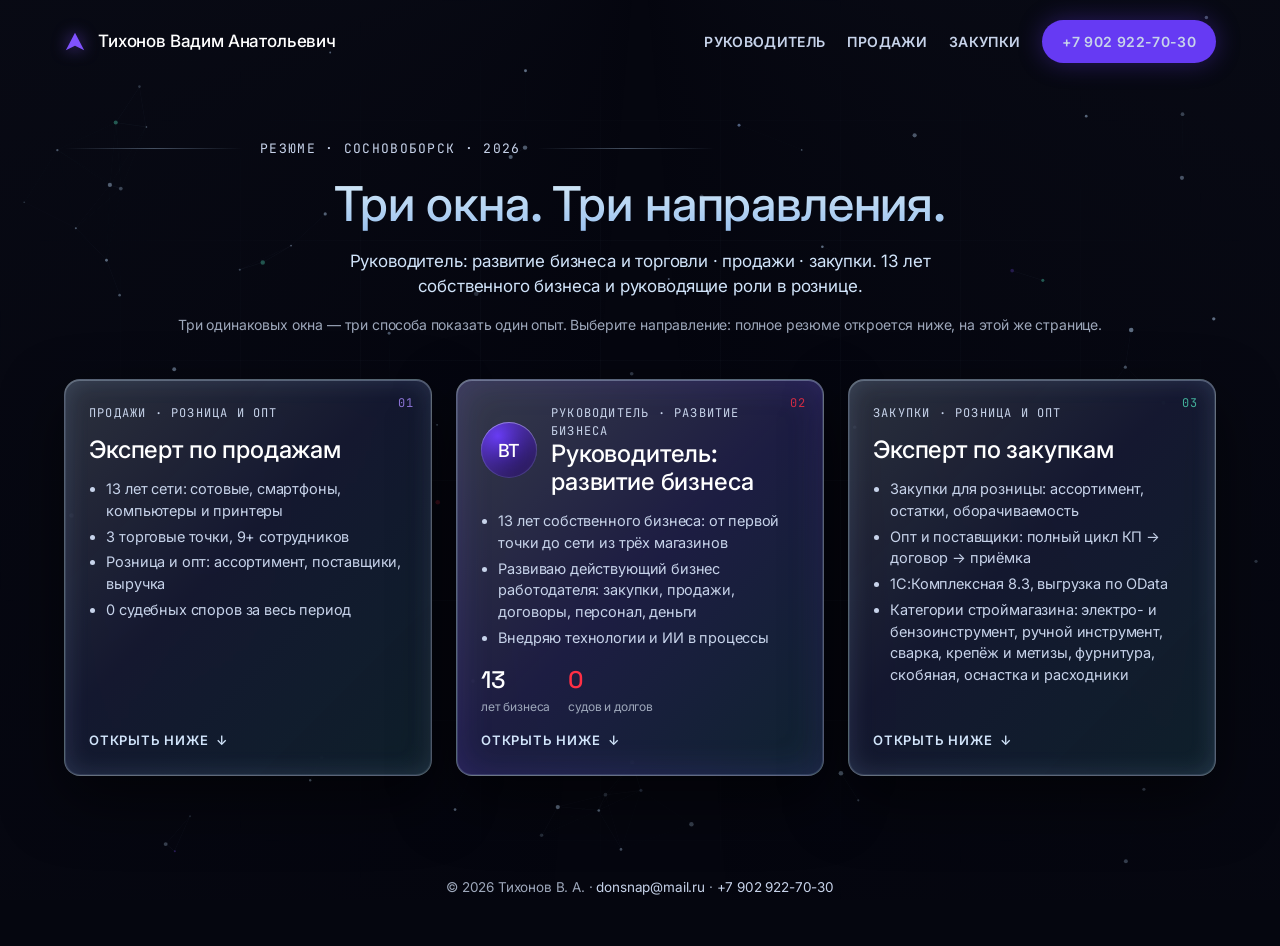
==== commit 9f8ac9e2: "Контент: убран 44-ФЗ, добавлены категории строймагазина и ассортимент бизнеса" ====
--- a/docs/index.html
+++ b/docs/index.html
@@ -48,7 +48,7 @@
       <div class="deck__eyebrow">Продажи · Розница и опт</div>
       <h2 class="deck__title">Эксперт по продажам</h2>
       <ul class="deck__facts">
-        <li>13 лет собственной розничной сети цифровой техники</li>
+        <li>13 лет сети: сотовые, смартфоны, компьютеры и принтеры</li>
         <li>3 торговые точки, 9+ сотрудников</li>
         <li>Розница и опт: ассортимент, поставщики, выручка</li>
         <li>0 судебных споров за весь период</li>
@@ -89,7 +89,7 @@
         <li>Закупки для розницы: ассортимент, остатки, оборачиваемость</li>
         <li>Опт и поставщики: полный цикл КП → договор → приёмка</li>
         <li>1С:Комплексная 8.3, выгрузка по OData</li>
-        <li>Готов освоить 44-ФЗ</li>
+        <li>Категории строймагазина: электро- и бензоинструмент, ручной инструмент, сварка, крепёж и метизы, фурнитура, скобяная, оснастка и расходники</li>
       </ul>
       <span class="deck__go">Открыть ниже <span class="arrow">↓</span></span>
       <span class="deck__state">Выберите это направление ↓</span>
--- a/docs/css/style.css
+++ b/docs/css/style.css
@@ -21,6 +21,7 @@
   /* МОЗГ — акценты */
   --iris: #8052ff;
   --saffron: #ffb829;
+  --signal-red: #ff2f45;
   --verdant: #15846e;
 
   /* Типографика */
@@ -65,9 +66,9 @@
 .grid-bg {
   position: fixed; inset: 0; z-index: 0; pointer-events: none;
   background-image:
-    linear-gradient(rgba(186, 215, 247, 0.06) 1px, transparent 1px),
-    linear-gradient(90deg, rgba(186, 215, 247, 0.06) 1px, transparent 1px);
-  background-size: 88px 88px;
+    linear-gradient(rgba(186, 215, 247, 0.025) 1px, transparent 1px),
+    linear-gradient(90deg, rgba(186, 215, 247, 0.025) 1px, transparent 1px);
+  background-size: 120px 120px;
   -webkit-mask-image: radial-gradient(ellipse at center, #000 30%, transparent 78%);
   mask-image: radial-gradient(ellipse at center, #000 30%, transparent 78%);
 }
@@ -80,10 +81,9 @@
 
 /* ---------- Мозг из осколков (МОЗГ) ---------- */
 canvas[data-brain] {
-  position: fixed;
-  inset: 0; width: 100%; height: 100%;
+  position: fixed; inset: 0; width: 100%; height: 100%;
   z-index: 1; pointer-events: none;
-  opacity: 0.42;
+  opacity: 0.86;
 }
 
 /* ---------- Верхняя панель ---------- */
@@ -203,6 +203,14 @@
   font-size: 24px; line-height: 1.17; color: #fff; margin: 0;
 }
 .deck--lead .deck__title { font-size: 24px; }
+/* Подсветка руководительской карточки — сигнальным красным */
+.deck--lead:hover {
+  box-shadow: rgba(216, 236, 248, 0.24) 0 1px 0 0 inset,
+    rgba(255, 47, 69, 0.16) 0 0 40px 0 inset,
+    rgba(255, 47, 69, 0.45) 0 0 0 1px inset,
+    0 0 34px -6px rgba(255, 47, 69, 0.55),
+    rgba(0, 0, 0, 0.65) 0 30px 70px;
+}
 .deck__facts { color: var(--moon-mist); font-size: 14.5px; flex: 1; }
 .deck__facts li { margin-bottom: 4px; }
 .deck__go {
@@ -240,7 +248,7 @@
   font-size: 24px; color: #fff; line-height: 1.1;
 }
 .stat span { font-size: 12px; color: var(--fog-veil); }
-.stat--hot b { color: var(--saffron); }
+.stat--hot b { color: var(--accent, var(--saffron)); }
 
 /* ---------- Анимация прилёта карточек ---------- */
 @keyframes fly-left {
@@ -326,7 +334,7 @@
 }
 .cv-hero .role-line {
   font-size: 15px; font-weight: 600; letter-spacing: 0.05em;
-  text-transform: uppercase; color: var(--saffron);
+  text-transform: uppercase; color: var(--accent, var(--saffron));
   margin: 0 0 16px;
 }
 .cv-hero .lead { max-width: 780px; color: var(--frost-glow); font-size: 16.5px; margin: 0 0 22px; }
@@ -397,7 +405,7 @@
   color: var(--fog-veil); margin-bottom: 6px;
 }
 .entry .role {
-  font-size: 14px; font-weight: 600; color: var(--saffron);
+  font-size: 14px; font-weight: 600; color: var(--accent, var(--saffron));
   letter-spacing: 0.04em; text-transform: uppercase;
   margin-bottom: 10px;
 }
@@ -457,7 +465,7 @@
   background: linear-gradient(135deg, var(--iris), var(--verdant));
   box-shadow: rgba(128, 82, 255, 0.35) 0 0 14px;
 }
-.ladder .quote { color: var(--saffron); font-weight: 500; }
+.ladder .quote { color: var(--accent, var(--saffron)); font-weight: 500; }
 
 /* Боковая колонка */
 .cv-side { display: flex; flex-direction: column; gap: 24px; position: sticky; top: 20px; }
@@ -511,7 +519,7 @@
   letter-spacing: 0.14em; color: var(--accent, var(--moon-mist)); opacity: 0.8;
 }
 .deck--sales { --accent: #a98bff; }
-.deck--lead  { --accent: #ffb829; }
+.deck--lead  { --accent: var(--signal-red); }
 .deck--proc  { --accent: #4fd6b4; }
 
 /* Активное окно: подсветка рамой и мягкое свечение акцентом */
@@ -588,6 +596,17 @@
   padding: 0 0 6px;
   overflow: hidden;
 }
+/* Подсветка полного резюме акцентом открытого окна — как у .deck.is-active */
+.stage[data-key="leader"]      { --accent: var(--signal-red); }
+.stage[data-key="sales"]       { --accent: #a98bff; }
+.stage[data-key="procurement"] { --accent: #4fd6b4; }
+.stage[data-key] .stage__glass {
+  box-shadow: rgba(216, 236, 248, 0.2) 0 1px 0 0 inset,
+    rgba(168, 201, 255, 0.14) 0 0 44px 0 inset,
+    var(--accent) 0 0 0 1px inset,
+    0 0 44px -8px var(--accent),
+    var(--halo);
+}
 .stage__glass .cv-hero, .stage__glass .cv-body, .stage__glass .legal { padding-left: 34px; padding-right: 34px; }
 .stage__glass .cv-body { padding-bottom: 6px; }
 .stage__glass .legal { padding-bottom: 20px; }
